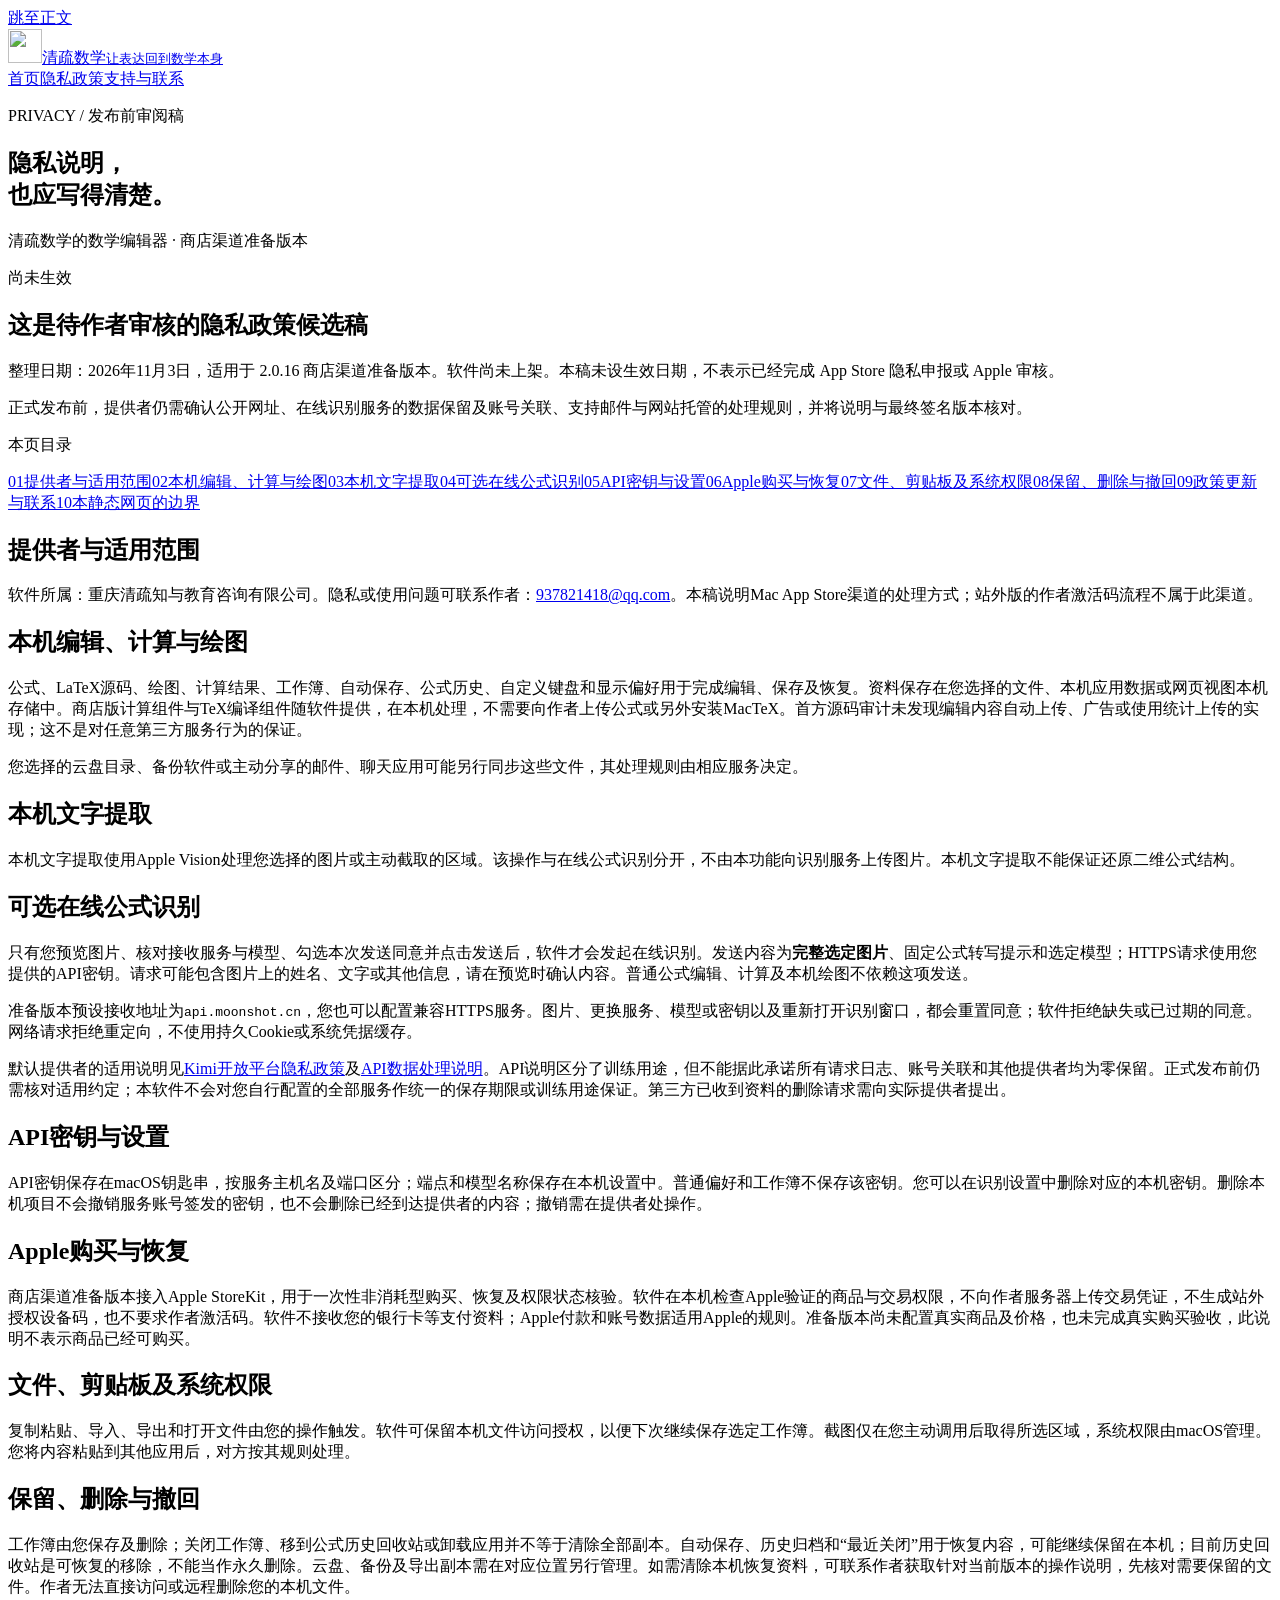
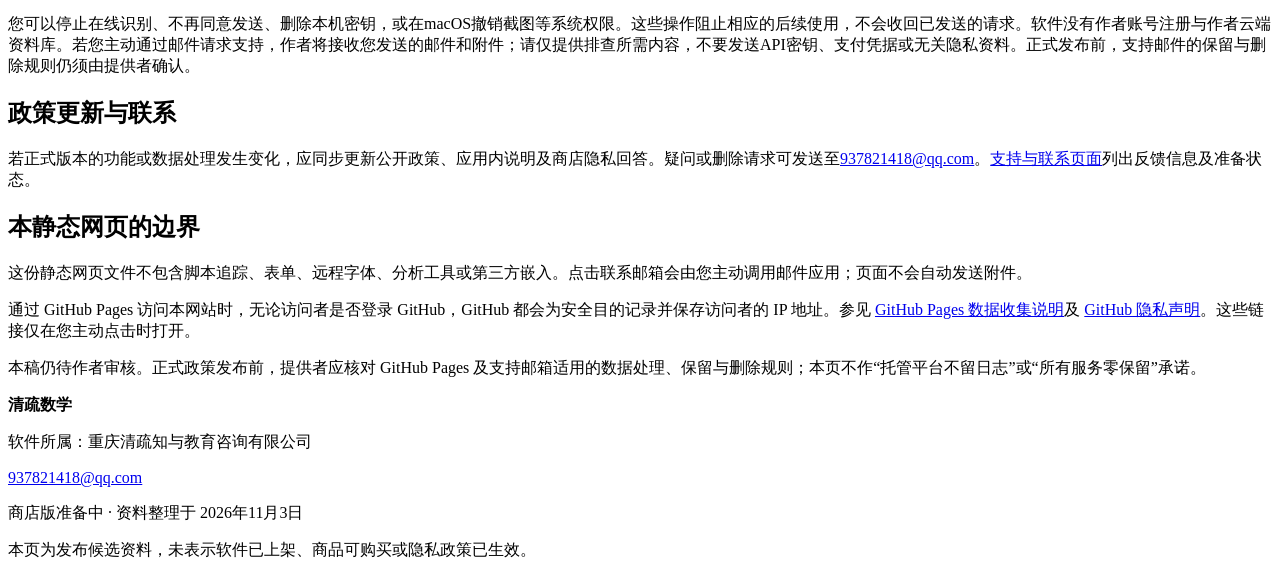
==== privacy.html @ 7deb93f6 "Publish Qingshu Math project documentation" ====
<!doctype html>
<html lang="zh-Hans"><head><meta charset="utf-8"><meta name="viewport" content="width=device-width,initial-scale=1"><meta name="description" content="清疏数学商店准备版本隐私政策候选稿，尚未生效，待提供者确认。"><meta name="robots" content="noindex,nofollow"><meta name="color-scheme" content="light dark"><meta http-equiv="Content-Security-Policy" content="default-src 'none'; style-src 'self'; img-src 'self'; base-uri 'none'; form-action 'none'"><title>隐私政策发布前审阅稿 · 清疏数学</title><link rel="icon" type="image/svg+xml" href="assets/mark.svg"><link rel="stylesheet" href="assets/site.css"></head>
<body><a class="skip-link" href="#main">跳至正文</a><div class="site-shell"><header class="site-header"><a class="brand" href="index.html" aria-label="清疏数学，首页"><img src="assets/mark.svg" width="34" height="34" alt=""><span>清疏数学<small>让表达回到数学本身</small></span></a><nav aria-label="主导航"><a href="index.html">首页</a><a href="privacy.html" aria-current="page">隐私政策</a><a href="support.html">支持与联系</a></nav></header>
<main id="main"><section class="page-heading policy-heading"><p class="eyebrow">PRIVACY / 发布前审阅稿</p><h1>隐私说明，<br>也应写得清楚。</h1><p class="page-lead">清疏数学的数学编辑器 · 商店渠道准备版本</p></section><section class="review-banner" aria-labelledby="review-title"><div class="review-label">尚未生效</div><div><h2 id="review-title">这是待作者审核的隐私政策候选稿</h2><p>整理日期：2026年11月3日，适用于 2.0.16 商店渠道准备版本。软件尚未上架。本稿未设生效日期，不表示已经完成 App Store 隐私申报或 Apple 审核。</p><p>正式发布前，提供者仍需确认公开网址、在线识别服务的数据保留及账号关联、支持邮件与网站托管的处理规则，并将说明与最终签名版本核对。</p></div></section><div class="policy-layout"><aside class="policy-toc"><p class="eyebrow">本页目录</p><nav aria-label="隐私政策目录"><a href="#policy-1"><span>01</span>提供者与适用范围</a><a href="#policy-2"><span>02</span>本机编辑、计算与绘图</a><a href="#policy-3"><span>03</span>本机文字提取</a><a href="#policy-4"><span>04</span>可选在线公式识别</a><a href="#policy-5"><span>05</span>API密钥与设置</a><a href="#policy-6"><span>06</span>Apple购买与恢复</a><a href="#policy-7"><span>07</span>文件、剪贴板及系统权限</a><a href="#policy-8"><span>08</span>保留、删除与撤回</a><a href="#policy-9"><span>09</span>政策更新与联系</a><a href="#site-data"><span>10</span>本静态网页的边界</a></nav></aside><article class="policy-content"><h2 id="policy-1">提供者与适用范围</h2><p>软件所属：重庆清疏知与教育咨询有限公司。隐私或使用问题可联系作者：<a href="mailto:937821418@qq.com">937821418@qq.com</a>。本稿说明Mac App Store渠道的处理方式；站外版的作者激活码流程不属于此渠道。</p>
<h2 id="policy-2">本机编辑、计算与绘图</h2><p>公式、LaTeX源码、绘图、计算结果、工作簿、自动保存、公式历史、自定义键盘和显示偏好用于完成编辑、保存及恢复。资料保存在您选择的文件、本机应用数据或网页视图本机存储中。商店版计算组件与TeX编译组件随软件提供，在本机处理，不需要向作者上传公式或另外安装MacTeX。首方源码审计未发现编辑内容自动上传、广告或使用统计上传的实现；这不是对任意第三方服务行为的保证。</p><p>您选择的云盘目录、备份软件或主动分享的邮件、聊天应用可能另行同步这些文件，其处理规则由相应服务决定。</p>
<h2 id="policy-3">本机文字提取</h2><p>本机文字提取使用Apple Vision处理您选择的图片或主动截取的区域。该操作与在线公式识别分开，不由本功能向识别服务上传图片。本机文字提取不能保证还原二维公式结构。</p>
<h2 id="policy-4">可选在线公式识别</h2><p>只有您预览图片、核对接收服务与模型、勾选本次发送同意并点击发送后，软件才会发起在线识别。发送内容为<strong>完整选定图片</strong>、固定公式转写提示和选定模型；HTTPS请求使用您提供的API密钥。请求可能包含图片上的姓名、文字或其他信息，请在预览时确认内容。普通公式编辑、计算及本机绘图不依赖这项发送。</p><p>准备版本预设接收地址为<code>api.moonshot.cn</code>，您也可以配置兼容HTTPS服务。图片、更换服务、模型或密钥以及重新打开识别窗口，都会重置同意；软件拒绝缺失或已过期的同意。网络请求拒绝重定向，不使用持久Cookie或系统凭据缓存。</p><p>默认提供者的适用说明见<a href="https://platform.kimi.com/docs/agreement/userprivacy">Kimi开放平台隐私政策</a>及<a href="https://www.kimi.com/en/help/kimi-api/api-data-security">API数据处理说明</a>。API说明区分了训练用途，但不能据此承诺所有请求日志、账号关联和其他提供者均为零保留。正式发布前仍需核对适用约定；本软件不会对您自行配置的全部服务作统一的保存期限或训练用途保证。第三方已收到资料的删除请求需向实际提供者提出。</p>
<h2 id="policy-5">API密钥与设置</h2><p>API密钥保存在macOS钥匙串，按服务主机名及端口区分；端点和模型名称保存在本机设置中。普通偏好和工作簿不保存该密钥。您可以在识别设置中删除对应的本机密钥。删除本机项目不会撤销服务账号签发的密钥，也不会删除已经到达提供者的内容；撤销需在提供者处操作。</p>
<h2 id="policy-6">Apple购买与恢复</h2><p>商店渠道准备版本接入Apple StoreKit，用于一次性非消耗型购买、恢复及权限状态核验。软件在本机检查Apple验证的商品与交易权限，不向作者服务器上传交易凭证，不生成站外授权设备码，也不要求作者激活码。软件不接收您的银行卡等支付资料；Apple付款和账号数据适用Apple的规则。准备版本尚未配置真实商品及价格，也未完成真实购买验收，此说明不表示商品已经可购买。</p>
<h2 id="policy-7">文件、剪贴板及系统权限</h2><p>复制粘贴、导入、导出和打开文件由您的操作触发。软件可保留本机文件访问授权，以便下次继续保存选定工作簿。截图仅在您主动调用后取得所选区域，系统权限由macOS管理。您将内容粘贴到其他应用后，对方按其规则处理。</p>
<h2 id="policy-8">保留、删除与撤回</h2><p>工作簿由您保存及删除；关闭工作簿、移到公式历史回收站或卸载应用并不等于清除全部副本。自动保存、历史归档和“最近关闭”用于恢复内容，可能继续保留在本机；目前历史回收站是可恢复的移除，不能当作永久删除。云盘、备份及导出副本需在对应位置另行管理。如需清除本机恢复资料，可联系作者获取针对当前版本的操作说明，先核对需要保留的文件。作者无法直接访问或远程删除您的本机文件。</p><p>您可以停止在线识别、不再同意发送、删除本机密钥，或在macOS撤销截图等系统权限。这些操作阻止相应的后续使用，不会收回已发送的请求。软件没有作者账号注册与作者云端资料库。若您主动通过邮件请求支持，作者将接收您发送的邮件和附件；请仅提供排查所需内容，不要发送API密钥、支付凭据或无关隐私资料。正式发布前，支持邮件的保留与删除规则仍须由提供者确认。</p>
<h2 id="policy-9">政策更新与联系</h2><p>若正式版本的功能或数据处理发生变化，应同步更新公开政策、应用内说明及商店隐私回答。疑问或删除请求可发送至<a href="mailto:937821418@qq.com">937821418@qq.com</a>。<a href="support.html">支持与联系页面</a>列出反馈信息及准备状态。</p>
<h2 id="site-data">本静态网页的边界</h2><p>这份静态网页文件不包含脚本追踪、表单、远程字体、分析工具或第三方嵌入。点击联系邮箱会由您主动调用邮件应用；页面不会自动发送附件。</p><p>通过 GitHub Pages 访问本网站时，无论访问者是否登录 GitHub，GitHub 都会为安全目的记录并保存访问者的 IP 地址。参见 <a href="https://docs.github.com/en/pages/getting-started-with-github-pages/what-is-github-pages#data-collection" rel="external">GitHub Pages 数据收集说明</a>及 <a href="https://docs.github.com/en/site-policy/privacy-policies/github-general-privacy-statement" rel="external">GitHub 隐私声明</a>。这些链接仅在您主动点击时打开。</p><p>本稿仍待作者审核。正式政策发布前，提供者应核对 GitHub Pages 及支持邮箱适用的数据处理、保留与删除规则；本页不作“托管平台不留日志”或“所有服务零保留”承诺。</p></article></div></main>
<footer class="site-footer"><div><strong>清疏数学</strong><p>软件所属：重庆清疏知与教育咨询有限公司</p></div><div><a href="mailto:937821418@qq.com">937821418@qq.com</a><p>商店版准备中 · 资料整理于 2026年11月3日</p></div><p class="footer-note">本页为发布候选资料，未表示软件已上架、商品可购买或隐私政策已生效。</p></footer></div></body></html>
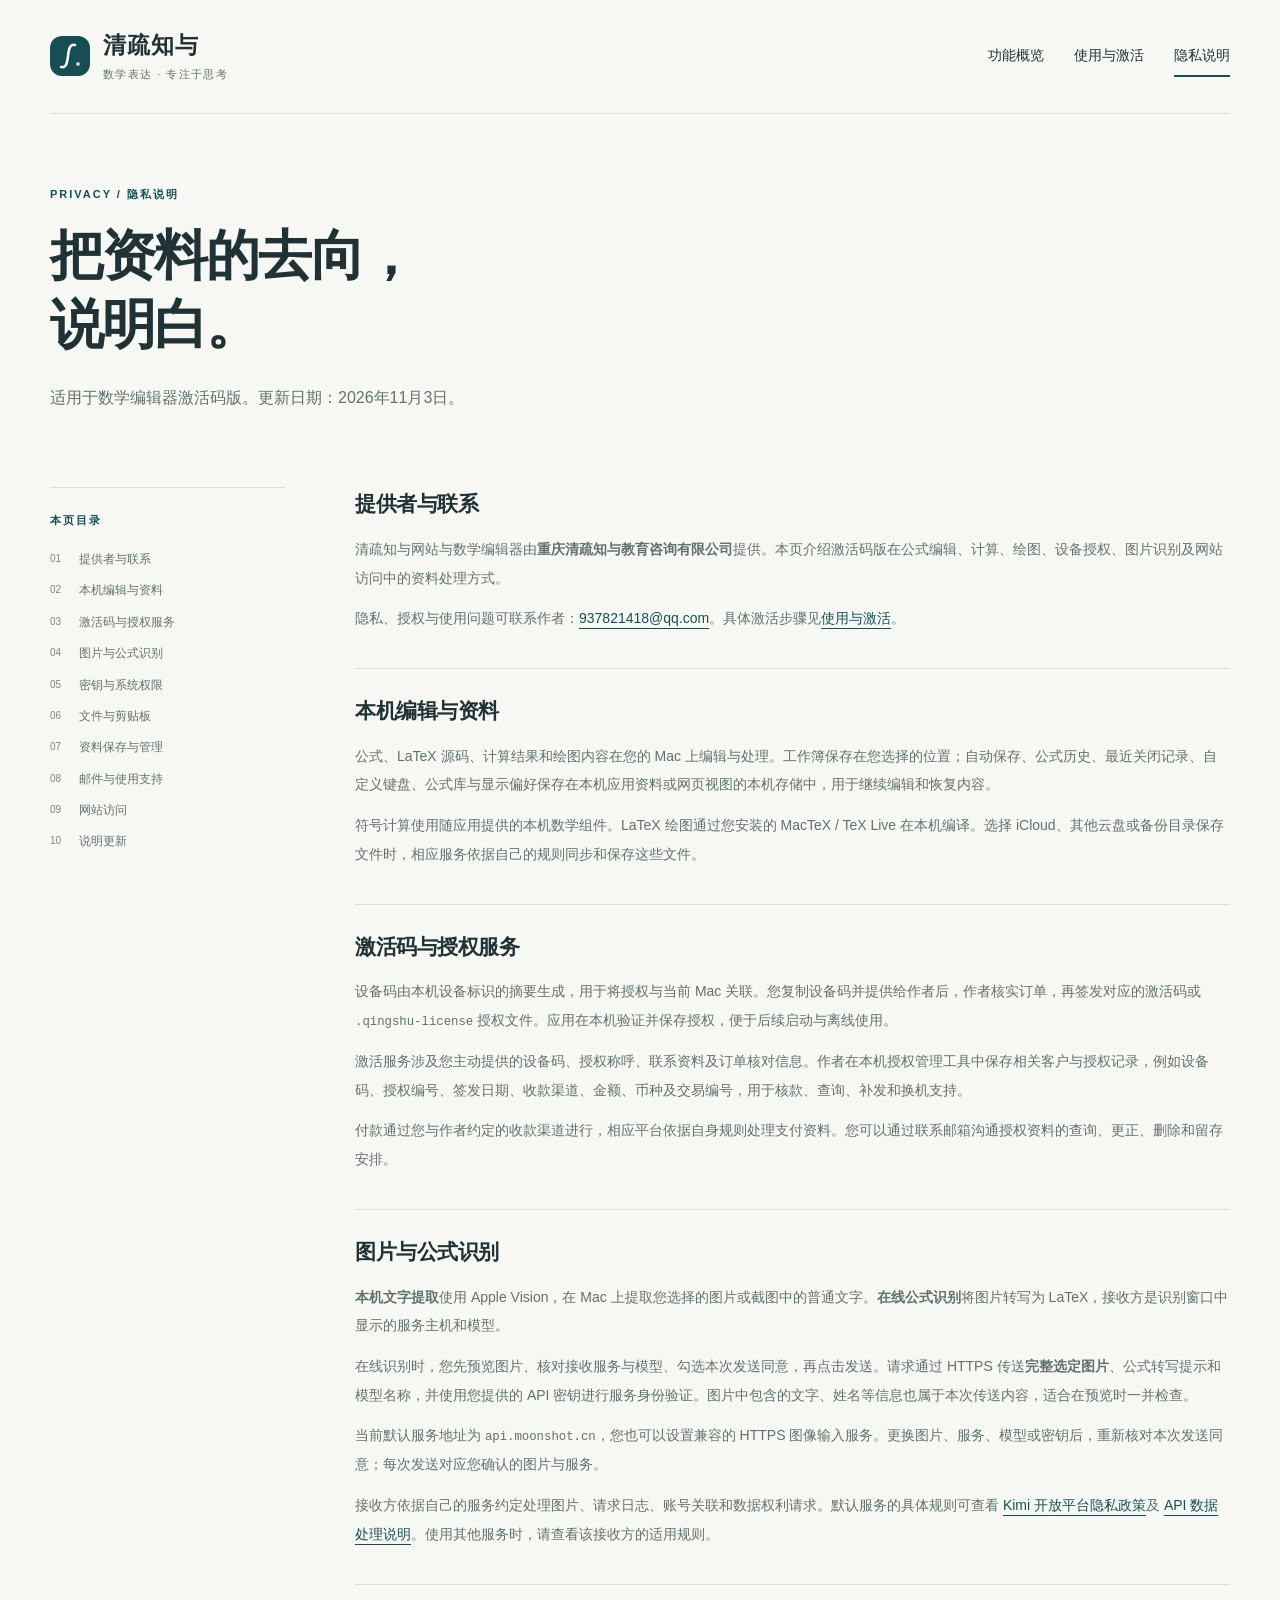
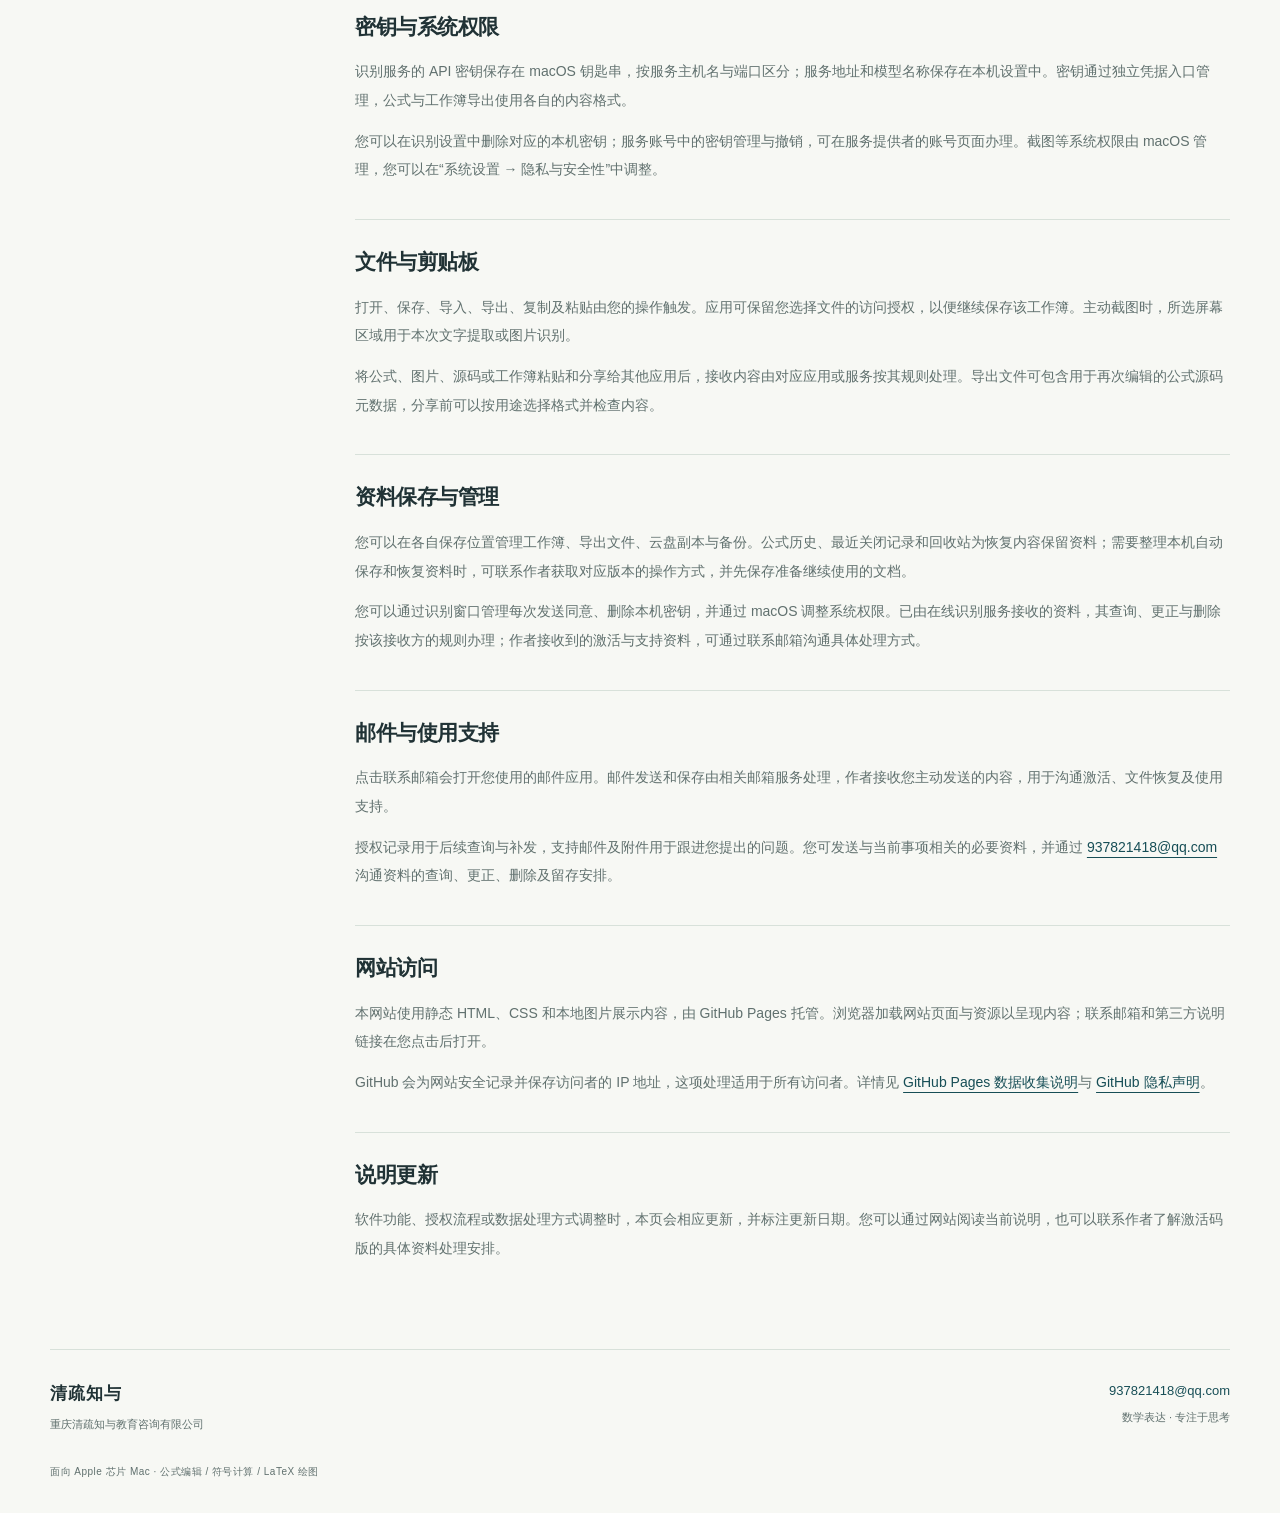
==== commit a5ad8ae1: "Present Qingshu Zhiyu activation-code edition" ====
--- a/privacy.html
+++ b/privacy.html
@@ -1,14 +1,94 @@
 <!doctype html>
-<html lang="zh-Hans"><head><meta charset="utf-8"><meta name="viewport" content="width=device-width,initial-scale=1"><meta name="description" content="清疏数学商店准备版本隐私政策候选稿，尚未生效，待提供者确认。"><meta name="robots" content="noindex,nofollow"><meta name="color-scheme" content="light dark"><meta http-equiv="Content-Security-Policy" content="default-src 'none'; style-src 'self'; img-src 'self'; base-uri 'none'; form-action 'none'"><title>隐私政策发布前审阅稿 · 清疏数学</title><link rel="icon" type="image/svg+xml" href="assets/mark.svg"><link rel="stylesheet" href="assets/site.css"></head>
-<body><a class="skip-link" href="#main">跳至正文</a><div class="site-shell"><header class="site-header"><a class="brand" href="index.html" aria-label="清疏数学，首页"><img src="assets/mark.svg" width="34" height="34" alt=""><span>清疏数学<small>让表达回到数学本身</small></span></a><nav aria-label="主导航"><a href="index.html">首页</a><a href="privacy.html" aria-current="page">隐私政策</a><a href="support.html">支持与联系</a></nav></header>
-<main id="main"><section class="page-heading policy-heading"><p class="eyebrow">PRIVACY / 发布前审阅稿</p><h1>隐私说明，<br>也应写得清楚。</h1><p class="page-lead">清疏数学的数学编辑器 · 商店渠道准备版本</p></section><section class="review-banner" aria-labelledby="review-title"><div class="review-label">尚未生效</div><div><h2 id="review-title">这是待作者审核的隐私政策候选稿</h2><p>整理日期：2026年11月3日，适用于 2.0.16 商店渠道准备版本。软件尚未上架。本稿未设生效日期，不表示已经完成 App Store 隐私申报或 Apple 审核。</p><p>正式发布前，提供者仍需确认公开网址、在线识别服务的数据保留及账号关联、支持邮件与网站托管的处理规则，并将说明与最终签名版本核对。</p></div></section><div class="policy-layout"><aside class="policy-toc"><p class="eyebrow">本页目录</p><nav aria-label="隐私政策目录"><a href="#policy-1"><span>01</span>提供者与适用范围</a><a href="#policy-2"><span>02</span>本机编辑、计算与绘图</a><a href="#policy-3"><span>03</span>本机文字提取</a><a href="#policy-4"><span>04</span>可选在线公式识别</a><a href="#policy-5"><span>05</span>API密钥与设置</a><a href="#policy-6"><span>06</span>Apple购买与恢复</a><a href="#policy-7"><span>07</span>文件、剪贴板及系统权限</a><a href="#policy-8"><span>08</span>保留、删除与撤回</a><a href="#policy-9"><span>09</span>政策更新与联系</a><a href="#site-data"><span>10</span>本静态网页的边界</a></nav></aside><article class="policy-content"><h2 id="policy-1">提供者与适用范围</h2><p>软件所属：重庆清疏知与教育咨询有限公司。隐私或使用问题可联系作者：<a href="mailto:937821418@qq.com">937821418@qq.com</a>。本稿说明Mac App Store渠道的处理方式；站外版的作者激活码流程不属于此渠道。</p>
-<h2 id="policy-2">本机编辑、计算与绘图</h2><p>公式、LaTeX源码、绘图、计算结果、工作簿、自动保存、公式历史、自定义键盘和显示偏好用于完成编辑、保存及恢复。资料保存在您选择的文件、本机应用数据或网页视图本机存储中。商店版计算组件与TeX编译组件随软件提供，在本机处理，不需要向作者上传公式或另外安装MacTeX。首方源码审计未发现编辑内容自动上传、广告或使用统计上传的实现；这不是对任意第三方服务行为的保证。</p><p>您选择的云盘目录、备份软件或主动分享的邮件、聊天应用可能另行同步这些文件，其处理规则由相应服务决定。</p>
-<h2 id="policy-3">本机文字提取</h2><p>本机文字提取使用Apple Vision处理您选择的图片或主动截取的区域。该操作与在线公式识别分开，不由本功能向识别服务上传图片。本机文字提取不能保证还原二维公式结构。</p>
-<h2 id="policy-4">可选在线公式识别</h2><p>只有您预览图片、核对接收服务与模型、勾选本次发送同意并点击发送后，软件才会发起在线识别。发送内容为<strong>完整选定图片</strong>、固定公式转写提示和选定模型；HTTPS请求使用您提供的API密钥。请求可能包含图片上的姓名、文字或其他信息，请在预览时确认内容。普通公式编辑、计算及本机绘图不依赖这项发送。</p><p>准备版本预设接收地址为<code>api.moonshot.cn</code>，您也可以配置兼容HTTPS服务。图片、更换服务、模型或密钥以及重新打开识别窗口，都会重置同意；软件拒绝缺失或已过期的同意。网络请求拒绝重定向，不使用持久Cookie或系统凭据缓存。</p><p>默认提供者的适用说明见<a href="https://platform.kimi.com/docs/agreement/userprivacy">Kimi开放平台隐私政策</a>及<a href="https://www.kimi.com/en/help/kimi-api/api-data-security">API数据处理说明</a>。API说明区分了训练用途，但不能据此承诺所有请求日志、账号关联和其他提供者均为零保留。正式发布前仍需核对适用约定；本软件不会对您自行配置的全部服务作统一的保存期限或训练用途保证。第三方已收到资料的删除请求需向实际提供者提出。</p>
-<h2 id="policy-5">API密钥与设置</h2><p>API密钥保存在macOS钥匙串，按服务主机名及端口区分；端点和模型名称保存在本机设置中。普通偏好和工作簿不保存该密钥。您可以在识别设置中删除对应的本机密钥。删除本机项目不会撤销服务账号签发的密钥，也不会删除已经到达提供者的内容；撤销需在提供者处操作。</p>
-<h2 id="policy-6">Apple购买与恢复</h2><p>商店渠道准备版本接入Apple StoreKit，用于一次性非消耗型购买、恢复及权限状态核验。软件在本机检查Apple验证的商品与交易权限，不向作者服务器上传交易凭证，不生成站外授权设备码，也不要求作者激活码。软件不接收您的银行卡等支付资料；Apple付款和账号数据适用Apple的规则。准备版本尚未配置真实商品及价格，也未完成真实购买验收，此说明不表示商品已经可购买。</p>
-<h2 id="policy-7">文件、剪贴板及系统权限</h2><p>复制粘贴、导入、导出和打开文件由您的操作触发。软件可保留本机文件访问授权，以便下次继续保存选定工作簿。截图仅在您主动调用后取得所选区域，系统权限由macOS管理。您将内容粘贴到其他应用后，对方按其规则处理。</p>
-<h2 id="policy-8">保留、删除与撤回</h2><p>工作簿由您保存及删除；关闭工作簿、移到公式历史回收站或卸载应用并不等于清除全部副本。自动保存、历史归档和“最近关闭”用于恢复内容，可能继续保留在本机；目前历史回收站是可恢复的移除，不能当作永久删除。云盘、备份及导出副本需在对应位置另行管理。如需清除本机恢复资料，可联系作者获取针对当前版本的操作说明，先核对需要保留的文件。作者无法直接访问或远程删除您的本机文件。</p><p>您可以停止在线识别、不再同意发送、删除本机密钥，或在macOS撤销截图等系统权限。这些操作阻止相应的后续使用，不会收回已发送的请求。软件没有作者账号注册与作者云端资料库。若您主动通过邮件请求支持，作者将接收您发送的邮件和附件；请仅提供排查所需内容，不要发送API密钥、支付凭据或无关隐私资料。正式发布前，支持邮件的保留与删除规则仍须由提供者确认。</p>
-<h2 id="policy-9">政策更新与联系</h2><p>若正式版本的功能或数据处理发生变化，应同步更新公开政策、应用内说明及商店隐私回答。疑问或删除请求可发送至<a href="mailto:937821418@qq.com">937821418@qq.com</a>。<a href="support.html">支持与联系页面</a>列出反馈信息及准备状态。</p>
-<h2 id="site-data">本静态网页的边界</h2><p>这份静态网页文件不包含脚本追踪、表单、远程字体、分析工具或第三方嵌入。点击联系邮箱会由您主动调用邮件应用；页面不会自动发送附件。</p><p>通过 GitHub Pages 访问本网站时，无论访问者是否登录 GitHub，GitHub 都会为安全目的记录并保存访问者的 IP 地址。参见 <a href="https://docs.github.com/en/pages/getting-started-with-github-pages/what-is-github-pages#data-collection" rel="external">GitHub Pages 数据收集说明</a>及 <a href="https://docs.github.com/en/site-policy/privacy-policies/github-general-privacy-statement" rel="external">GitHub 隐私声明</a>。这些链接仅在您主动点击时打开。</p><p>本稿仍待作者审核。正式政策发布前，提供者应核对 GitHub Pages 及支持邮箱适用的数据处理、保留与删除规则；本页不作“托管平台不留日志”或“所有服务零保留”承诺。</p></article></div></main>
-<footer class="site-footer"><div><strong>清疏数学</strong><p>软件所属：重庆清疏知与教育咨询有限公司</p></div><div><a href="mailto:937821418@qq.com">937821418@qq.com</a><p>商店版准备中 · 资料整理于 2026年11月3日</p></div><p class="footer-note">本页为发布候选资料，未表示软件已上架、商品可购买或隐私政策已生效。</p></footer></div></body></html>
+<html lang="zh-Hans">
+<head>
+  <meta charset="utf-8">
+  <meta name="viewport" content="width=device-width,initial-scale=1">
+  <meta name="description" content="清疏知与数学编辑器激活码版的隐私说明，介绍本机工作簿、设备授权、可选图片识别、资料管理和网站访问。">
+  <meta name="color-scheme" content="light dark">
+  <meta http-equiv="Content-Security-Policy" content="default-src 'none'; style-src 'self'; img-src 'self'; base-uri 'none'; form-action 'none'">
+  <title>隐私说明 · 清疏知与</title>
+  <link rel="icon" type="image/svg+xml" href="assets/mark.svg">
+  <link rel="stylesheet" href="assets/site.css">
+</head>
+<body>
+<a class="skip-link" href="#main">跳至正文</a>
+<div class="site-shell">
+  <header class="site-header">
+    <a class="brand" href="index.html" aria-label="清疏知与，首页"><img src="assets/mark.svg" width="34" height="34" alt=""><span>清疏知与<small>数学表达 · 专注于思考</small></span></a>
+    <nav aria-label="主导航"><a href="index.html#features">功能概览</a><a href="support.html">使用与激活</a><a href="privacy.html" aria-current="page">隐私说明</a></nav>
+  </header>
+  <main id="main">
+    <section class="page-heading policy-heading">
+      <p class="eyebrow">PRIVACY / 隐私说明</p>
+      <h1>把资料的去向，<br>说明白。</h1>
+      <p class="page-lead">适用于数学编辑器激活码版。更新日期：2026年11月3日。</p>
+    </section>
+    <div class="policy-layout">
+      <aside class="policy-toc">
+        <p class="eyebrow">本页目录</p>
+        <nav aria-label="隐私说明目录">
+          <a href="#provider"><span>01</span>提供者与联系</a>
+          <a href="#local-data"><span>02</span>本机编辑与资料</a>
+          <a href="#activation"><span>03</span>激活码与授权服务</a>
+          <a href="#recognition"><span>04</span>图片与公式识别</a>
+          <a href="#credentials"><span>05</span>密钥与系统权限</a>
+          <a href="#files"><span>06</span>文件与剪贴板</a>
+          <a href="#data-management"><span>07</span>资料保存与管理</a>
+          <a href="#support"><span>08</span>邮件与使用支持</a>
+          <a href="#website"><span>09</span>网站访问</a>
+          <a href="#updates"><span>10</span>说明更新</a>
+        </nav>
+      </aside>
+      <article class="policy-content">
+        <h2 id="provider">提供者与联系</h2>
+        <p>清疏知与网站与数学编辑器由<strong>重庆清疏知与教育咨询有限公司</strong>提供。本页介绍激活码版在公式编辑、计算、绘图、设备授权、图片识别及网站访问中的资料处理方式。</p>
+        <p>隐私、授权与使用问题可联系作者：<a href="mailto:937821418@qq.com">937821418@qq.com</a>。具体激活步骤见<a href="support.html#activation">使用与激活</a>。</p>
+
+        <h2 id="local-data">本机编辑与资料</h2>
+        <p>公式、LaTeX 源码、计算结果和绘图内容在您的 Mac 上编辑与处理。工作簿保存在您选择的位置；自动保存、公式历史、最近关闭记录、自定义键盘、公式库与显示偏好保存在本机应用资料或网页视图的本机存储中，用于继续编辑和恢复内容。</p>
+        <p>符号计算使用随应用提供的本机数学组件。LaTeX 绘图通过您安装的 MacTeX / TeX Live 在本机编译。选择 iCloud、其他云盘或备份目录保存文件时，相应服务依据自己的规则同步和保存这些文件。</p>
+
+        <h2 id="activation">激活码与授权服务</h2>
+        <p>设备码由本机设备标识的摘要生成，用于将授权与当前 Mac 关联。您复制设备码并提供给作者后，作者核实订单，再签发对应的激活码或 <code>.qingshu-license</code> 授权文件。应用在本机验证并保存授权，便于后续启动与离线使用。</p>
+        <p>激活服务涉及您主动提供的设备码、授权称呼、联系资料及订单核对信息。作者在本机授权管理工具中保存相关客户与授权记录，例如设备码、授权编号、签发日期、收款渠道、金额、币种及交易编号，用于核款、查询、补发和换机支持。</p>
+        <p>付款通过您与作者约定的收款渠道进行，相应平台依据自身规则处理支付资料。您可以通过联系邮箱沟通授权资料的查询、更正、删除和留存安排。</p>
+
+        <h2 id="recognition">图片与公式识别</h2>
+        <p><strong>本机文字提取</strong>使用 Apple Vision，在 Mac 上提取您选择的图片或截图中的普通文字。<strong>在线公式识别</strong>将图片转写为 LaTeX，接收方是识别窗口中显示的服务主机和模型。</p>
+        <p>在线识别时，您先预览图片、核对接收服务与模型、勾选本次发送同意，再点击发送。请求通过 HTTPS 传送<strong>完整选定图片</strong>、公式转写提示和模型名称，并使用您提供的 API 密钥进行服务身份验证。图片中包含的文字、姓名等信息也属于本次传送内容，适合在预览时一并检查。</p>
+        <p>当前默认服务地址为 <code>api.moonshot.cn</code>，您也可以设置兼容的 HTTPS 图像输入服务。更换图片、服务、模型或密钥后，重新核对本次发送同意；每次发送对应您确认的图片与服务。</p>
+        <p>接收方依据自己的服务约定处理图片、请求日志、账号关联和数据权利请求。默认服务的具体规则可查看 <a href="https://platform.kimi.com/docs/agreement/userprivacy" rel="external">Kimi 开放平台隐私政策</a>及 <a href="https://www.kimi.com/en/help/kimi-api/api-data-security" rel="external">API 数据处理说明</a>。使用其他服务时，请查看该接收方的适用规则。</p>
+
+        <h2 id="credentials">密钥与系统权限</h2>
+        <p>识别服务的 API 密钥保存在 macOS 钥匙串，按服务主机名与端口区分；服务地址和模型名称保存在本机设置中。密钥通过独立凭据入口管理，公式与工作簿导出使用各自的内容格式。</p>
+        <p>您可以在识别设置中删除对应的本机密钥；服务账号中的密钥管理与撤销，可在服务提供者的账号页面办理。截图等系统权限由 macOS 管理，您可以在“系统设置 → 隐私与安全性”中调整。</p>
+
+        <h2 id="files">文件与剪贴板</h2>
+        <p>打开、保存、导入、导出、复制及粘贴由您的操作触发。应用可保留您选择文件的访问授权，以便继续保存该工作簿。主动截图时，所选屏幕区域用于本次文字提取或图片识别。</p>
+        <p>将公式、图片、源码或工作簿粘贴和分享给其他应用后，接收内容由对应应用或服务按其规则处理。导出文件可包含用于再次编辑的公式源码元数据，分享前可以按用途选择格式并检查内容。</p>
+
+        <h2 id="data-management">资料保存与管理</h2>
+        <p>您可以在各自保存位置管理工作簿、导出文件、云盘副本与备份。公式历史、最近关闭记录和回收站为恢复内容保留资料；需要整理本机自动保存和恢复资料时，可联系作者获取对应版本的操作方式，并先保存准备继续使用的文档。</p>
+        <p>您可以通过识别窗口管理每次发送同意、删除本机密钥，并通过 macOS 调整系统权限。已由在线识别服务接收的资料，其查询、更正与删除按该接收方的规则办理；作者接收到的激活与支持资料，可通过联系邮箱沟通具体处理方式。</p>
+
+        <h2 id="support">邮件与使用支持</h2>
+        <p>点击联系邮箱会打开您使用的邮件应用。邮件发送和保存由相关邮箱服务处理，作者接收您主动发送的内容，用于沟通激活、文件恢复及使用支持。</p>
+        <p>授权记录用于后续查询与补发，支持邮件及附件用于跟进您提出的问题。您可发送与当前事项相关的必要资料，并通过 <a href="mailto:937821418@qq.com">937821418@qq.com</a>沟通资料的查询、更正、删除及留存安排。</p>
+
+        <h2 id="website">网站访问</h2>
+        <p>本网站使用静态 HTML、CSS 和本地图片展示内容，由 GitHub Pages 托管。浏览器加载网站页面与资源以呈现内容；联系邮箱和第三方说明链接在您点击后打开。</p>
+        <p>GitHub 会为网站安全记录并保存访问者的 IP 地址，这项处理适用于所有访问者。详情见 <a href="https://docs.github.com/en/pages/getting-started-with-github-pages/what-is-github-pages#data-collection" rel="external">GitHub Pages 数据收集说明</a>与 <a href="https://docs.github.com/en/site-policy/privacy-policies/github-general-privacy-statement" rel="external">GitHub 隐私声明</a>。</p>
+
+        <h2 id="updates">说明更新</h2>
+        <p>软件功能、授权流程或数据处理方式调整时，本页会相应更新，并标注更新日期。您可以通过网站阅读当前说明，也可以联系作者了解激活码版的具体资料处理安排。</p>
+      </article>
+    </div>
+  </main>
+  <footer class="site-footer">
+    <div><strong>清疏知与</strong><p>重庆清疏知与教育咨询有限公司</p></div>
+    <div><a href="mailto:937821418@qq.com">937821418@qq.com</a><p>数学表达 · 专注于思考</p></div>
+    <p class="footer-note">面向 Apple 芯片 Mac · 公式编辑 / 符号计算 / LaTeX 绘图</p>
+  </footer>
+</div>
+</body>
+</html>
--- a/assets/site.css
+++ b/assets/site.css
@@ -0,0 +1,182 @@
+@charset "UTF-8";
+:root{color-scheme:light dark;--bg:#f7f8f4;--surface:#fff;--surface-soft:#eef2ec;--text:#203235;--muted:#61716f;--accent:#174e56;--accent-hover:#0d3b42;--line:#d8e1da;--hint:#788b79;--dark-band:#17464d;--dark-text:#f4f8f1;--shadow:0 24px 70px rgba(27,58,50,.09);--radius:22px}
+*{box-sizing:border-box}
+html{scroll-behavior:smooth;scroll-padding-top:26px}
+body{margin:0;background:var(--bg);color:var(--text);font-family:-apple-system,BlinkMacSystemFont,"PingFang SC","Hiragino Sans GB","Microsoft YaHei",sans-serif;-webkit-font-smoothing:antialiased;font-size:16px;line-height:1.85}
+a{color:inherit;text-decoration:none;text-underline-offset:5px}
+a:hover{color:var(--accent)}
+img{max-width:100%}
+button,input,select,textarea{font:inherit}
+:focus-visible{outline:3px solid #4b979b;outline-offset:5px;border-radius:5px}
+::selection{background:#cbe3d6;color:#173a3d}
+.site-shell{width:min(1180px,calc(100% - 80px));margin-inline:auto}
+.skip-link{position:absolute;top:-80px;left:24px;z-index:10;background:var(--accent);color:#fff;padding:8px 16px;border-radius:8px}
+.skip-link:focus{top:16px}
+.site-header{display:flex;align-items:center;justify-content:space-between;gap:30px;padding:30px 0;border-bottom:1px solid var(--line)}
+.brand{display:inline-flex;align-items:center;gap:13px;flex-shrink:0}
+.brand img{width:40px;height:40px}
+.brand>span{font-size:23px;line-height:1.35;font-weight:650;letter-spacing:.05em}
+.brand small{display:block;font-size:11px;line-height:1.5;font-weight:450;letter-spacing:.13em;color:var(--muted);margin-top:5px}
+.site-header nav{display:flex;gap:30px;align-items:center;font-size:14px;white-space:nowrap}
+.site-header nav a{padding:8px 0;position:relative}
+.site-header nav a[aria-current=page]::after{content:"";position:absolute;left:0;right:0;bottom:0;height:2px;background:var(--accent)}
+.site-header nav a:hover{text-decoration:underline}
+h1,h2,h3,p,figure{margin:0}
+h1,h2{font-family:"Songti SC","STSong","Noto Serif CJK SC",serif;font-weight:600;letter-spacing:-.035em}
+h1{font-size:64px;line-height:1.18}
+h2{font-size:44px;line-height:1.35}
+h3{font-size:19px;line-height:1.55;font-weight:620}
+p{color:var(--muted)}
+.eyebrow{font-size:11px;line-height:1.5;letter-spacing:.18em;font-weight:600;color:var(--accent);margin-bottom:20px}
+.hero{padding:76px 0 0}
+.hero-intro{display:grid;grid-template-columns:1.15fr 1fr;gap:75px;align-items:end}
+.hero h1 span{color:var(--accent)}
+.hero-side{padding-bottom:3px}
+.hero-description{font-size:17px;line-height:1.95;max-width:450px}
+.status-dot{display:inline-block;width:6px;height:6px;vertical-align:2px;margin-right:8px;border-radius:50%;background:var(--hint)}
+.button-row{display:flex;align-items:center;gap:26px;flex-wrap:wrap;margin-top:27px}
+.button{display:inline-flex;align-items:center;justify-content:center;gap:30px;min-height:49px;padding:13px 23px;border:1px solid transparent;border-radius:10px;font-size:14px;font-weight:600;line-height:1.5;transition:background .15s,color .15s,border-color .15s}
+.button span,.text-link span{font-size:17px}
+.button.primary{background:var(--accent);color:#fff}
+.button.primary:hover{background:var(--accent-hover)}
+.button.secondary{border-color:var(--line);background:var(--surface)}
+.button.secondary:hover{border-color:var(--accent)}
+.button.light{background:#f4f8f0;color:#17464d}
+.button.light:hover{background:#dceadf}
+.text-link{display:inline-flex;align-items:center;gap:15px;color:var(--accent);font-size:14px;font-weight:550}
+.text-link:hover{text-decoration:underline}
+.platform-note{font-size:11px;line-height:1.6;letter-spacing:.03em;margin-top:24px}
+.platform-note span{margin:0 7px}
+.product-shot{margin-top:46px}
+.screen-link{display:block;line-height:0;border:1px solid var(--line);border-radius:18px;overflow:hidden;background:var(--surface);box-shadow:var(--shadow)}
+.product-shot img{display:block;width:100%;height:auto}
+.product-shot figcaption{display:flex;align-items:center;justify-content:space-between;gap:18px;margin-top:14px;color:var(--muted);font-size:11px;line-height:1.6;letter-spacing:.04em}
+.product-shot figcaption>span{display:inline-flex;align-items:center;gap:9px}
+.product-shot figcaption a:hover{text-decoration:underline}
+.tiny-rule{display:inline-block;width:23px;height:1px;background:var(--accent);flex-shrink:0}
+.capability-strip{display:grid;grid-template-columns:repeat(3,1fr);margin-top:35px;border-top:1px solid var(--line);border-bottom:1px solid var(--line)}
+.capability-strip a{display:grid;grid-template-columns:28px 1fr 20px;gap:2px 10px;padding:25px 28px 25px 0;position:relative}
+.capability-strip a+a{padding-left:27px;border-left:1px solid var(--line)}
+.capability-strip span{font-size:10px;color:var(--hint);padding-top:3px;grid-row:1/3}
+.capability-strip strong{font-size:16px;line-height:1.7;font-weight:600}
+.capability-strip small{font-size:11px;color:var(--muted)}
+.capability-strip b{grid-column:3;grid-row:1/3;align-self:center;font-size:19px;font-weight:400}
+.feature-section{padding-top:98px}
+.section-heading{max-width:730px;margin-bottom:56px}
+.section-heading>p:last-child{margin-top:17px;font-size:16px;line-height:1.95;max-width:650px}
+.feature-block{display:grid;grid-template-columns:1fr 2fr;gap:70px;padding-top:39px;border-top:1px solid var(--line)}
+.feature-intro h3{font-family:"Songti SC","STSong",serif;font-size:31px;line-height:1.45;letter-spacing:-.03em;font-weight:600}
+.feature-intro p:not(.eyebrow){font-size:14px;line-height:1.95;margin-top:18px}
+.command-strip{display:flex;gap:7px;flex-wrap:wrap;margin-top:25px}
+.command-strip code{font-size:12px;background:var(--surface-soft);padding:4px 9px;border-radius:5px;color:var(--accent)}
+code{font-family:"SFMono-Regular",Consolas,"Liberation Mono",monospace;font-size:.88em;overflow-wrap:anywhere}
+.feature-list{display:grid;grid-template-columns:1fr 1fr;gap:35px 38px;margin:0}
+.feature-list dt{font-size:16px;line-height:1.65;font-weight:600;margin-bottom:10px}
+.feature-list dd{margin:0;font-size:13px;line-height:1.95;color:var(--muted)}
+.calculation-section{display:grid;grid-template-columns:1fr 1.55fr;gap:77px;margin-top:99px;padding:49px 48px;background:var(--surface-soft);border-radius:var(--radius)}
+.calculation-intro h2{font-size:35px;line-height:1.4}
+.calculation-intro>p:not(.eyebrow){font-size:14px;line-height:1.95;margin-top:19px}
+.keyboard-hint{display:flex;align-items:center;gap:5px;margin-top:25px}
+kbd{font-family:inherit;display:inline-block;font-size:12px;border:1px solid var(--line);background:var(--surface);padding:0 6px;border-radius:4px;color:var(--text);line-height:1.9}
+.keyboard-hint span{font-size:11px;color:var(--muted);margin-left:7px}
+.calculation-groups{display:grid;grid-template-columns:1fr 1fr;gap:30px 32px}
+.calculation-groups h3{font-size:16px;margin:8px 0}
+.calculation-groups p{font-size:13px;line-height:1.95}
+.group-symbol{font-size:28px;line-height:1;color:var(--accent);font-family:Georgia,"Times New Roman",serif}
+.drawing-section{padding-top:97px}
+.drawing-grid{display:grid;grid-template-columns:repeat(4,1fr);gap:30px;border-top:1px solid var(--line);padding-top:33px}
+.detail-number{display:block;font-size:10px;color:var(--hint);letter-spacing:.12em;margin-bottom:13px}
+.drawing-grid h3{font-size:16px;margin-bottom:12px}
+.drawing-grid p{font-size:13px;line-height:1.95}
+.environment-note{display:flex;gap:21px;align-items:center;margin-top:38px;border:1px solid var(--line);border-radius:12px;padding:25px 27px;background:var(--surface)}
+.environment-note .note-mark{font-size:23px;font-family:Georgia,serif;color:var(--accent);flex-shrink:0}
+.environment-note h3{font-size:14px}
+.environment-note p{font-size:12px;line-height:1.9;margin-top:4px;max-width:700px}
+.environment-note .text-link{margin-left:auto;flex-shrink:0;font-size:12px}
+.activation-band{display:grid;grid-template-columns:1.2fr 1fr;gap:80px;margin-top:96px;padding:52px 54px;background:var(--dark-band);border-radius:var(--radius);color:var(--dark-text)}
+.activation-band .eyebrow{color:#c2d8cb}
+.activation-intro h2{font-size:35px;line-height:1.45}
+.activation-intro p:not(.eyebrow){color:#d0e0d9;font-size:14px;line-height:1.95;margin-top:19px;max-width:420px}
+.activation-intro .button{margin-top:25px}
+.activation-steps{list-style:none;padding:0;margin:0;align-self:center}
+.activation-steps li{display:flex;align-items:start;gap:20px;padding:20px 0;border-bottom:1px solid #ffffff2b}
+.activation-steps li:first-child{padding-top:0}
+.activation-steps li:last-child{border-bottom:0;padding-bottom:0}
+.activation-steps li>span{font-size:11px;line-height:2.2;color:#a8c8b6;letter-spacing:.12em}
+.activation-steps h3{font-size:15px;font-weight:550}
+.activation-steps p{font-size:12px;line-height:1.9;color:#d0e0d9;margin-top:6px}
+.bottom-callout{display:flex;align-items:center;justify-content:space-between;gap:35px;padding:95px 0}
+.bottom-callout h2{font-size:39px}
+.bottom-callout p:not(.eyebrow){margin-top:18px;font-size:14px}
+.bottom-callout>.button{flex-shrink:0}
+.site-footer{display:grid;grid-template-columns:1fr auto;gap:24px 40px;padding:29px 0 32px;border-top:1px solid var(--line);font-size:11px;line-height:1.8;color:var(--muted)}
+.site-footer strong{display:block;font-size:17px;color:var(--text);font-weight:600;margin-bottom:6px;letter-spacing:.06em}
+.site-footer>div:nth-child(2){text-align:right}
+.site-footer>div:nth-child(2)>a{display:block;color:var(--accent);font-size:13px;margin-bottom:6px}
+.site-footer a:hover{text-decoration:underline}
+.site-footer .footer-note{grid-column:1/-1;font-size:10px;letter-spacing:.05em;padding-top:4px}
+.page-heading{padding:72px 0 57px;max-width:850px}
+.page-heading h1{font-size:54px;line-height:1.28}
+.page-lead{font-size:16px;line-height:1.95;margin-top:22px;max-width:680px}
+.support-layout{display:grid;grid-template-columns:290px 1fr;gap:80px;align-items:start;padding-bottom:20px}
+.contact-card{position:sticky;top:28px;border:1px solid var(--line);padding:28px 25px;border-radius:14px;background:var(--surface)}
+.contact-card h2{font-size:26px;margin-bottom:16px}
+.email-link{display:block;overflow-wrap:anywhere;color:var(--accent);font-weight:550;font-size:18px;line-height:1.5;margin-bottom:20px}
+.contact-card>p:not(.eyebrow){font-size:12px;line-height:1.95;margin:13px 0}
+.contact-card .text-link{font-size:12px;margin-top:10px}
+.contact-divider{height:1px;background:var(--line);margin:28px 0 23px}
+.contact-card .contact-divider+.eyebrow{margin-bottom:14px}
+.support-toc{display:grid;gap:8px}
+.support-toc a{font-size:12px;color:var(--muted)}
+.support-toc a:hover{color:var(--accent);text-decoration:underline}
+.support-content{min-width:0}
+.content-section{padding:36px 0;border-top:1px solid var(--line)}
+.content-section.first-section{padding-top:0;border-top:0}
+.content-section .eyebrow{margin-bottom:15px}
+.content-section h2{font-family:inherit;font-size:23px;line-height:1.6;letter-spacing:-.02em;margin-bottom:20px;font-weight:600}
+.content-section p{font-size:14px;line-height:2;margin:15px 0}
+.numbered-list{list-style:none;counter-reset:steps;margin:26px 0 30px;padding:0}
+.numbered-list li{position:relative;padding:0 0 21px 37px;counter-increment:steps}
+.numbered-list li::before{content:counter(steps,decimal-leading-zero);position:absolute;left:0;top:1px;color:var(--hint);font-size:11px;letter-spacing:.09em}
+.numbered-list li:last-child{padding-bottom:0}
+.numbered-list strong{display:block;font-size:14px;font-weight:600;line-height:1.8}
+.numbered-list span{display:block;font-size:13px;color:var(--muted);line-height:1.95;margin-top:5px}
+details{border-top:1px solid var(--line);padding:0;margin:0}
+details:last-of-type{border-bottom:1px solid var(--line)}
+summary{position:relative;cursor:pointer;list-style:none;font-size:14px;font-weight:550;line-height:1.8;padding:18px 30px 18px 0}
+summary::-webkit-details-marker{display:none}
+summary::after{content:"+";position:absolute;right:3px;top:16px;font-size:20px;font-weight:350;color:var(--muted)}
+details[open]>summary::after{content:"−"}
+details>div{padding:0 25px 16px 0}
+details>div>p{font-size:13px;margin:0 0 12px}
+details>div>p:last-child{margin-bottom:0}
+.requirements-grid{display:grid;grid-template-columns:1fr 1fr;gap:18px;margin:23px 0}
+.requirements-grid>div{background:var(--surface-soft);padding:18px 20px;border-radius:9px}
+.requirements-grid span{display:block;font-size:11px;color:var(--muted);margin-bottom:6px}
+.requirements-grid strong{display:block;font-size:16px;font-weight:550}
+.requirements-grid p{font-size:11px;margin:6px 0 0}
+.support-callout{padding-top:60px}
+.fine-print,.quiet-note{font-size:12px;line-height:1.9;color:var(--muted)}
+.policy-heading{padding-bottom:39px}
+.policy-layout{display:grid;grid-template-columns:235px 1fr;gap:70px;margin-top:35px;margin-bottom:74px;align-items:start}
+.policy-toc{position:sticky;top:28px;border-top:1px solid var(--line);padding-top:24px}
+.policy-toc nav{display:grid;gap:11px}
+.policy-toc nav a{display:flex;gap:11px;font-size:12px;line-height:1.7;color:var(--muted)}
+.policy-toc nav a:hover{color:var(--accent)}
+.policy-toc nav span{font-size:10px;color:var(--hint);min-width:18px;padding-top:1px}
+.policy-content{min-width:0}
+.policy-content h2{font-family:inherit;font-size:21px;line-height:1.65;letter-spacing:-.02em;margin:35px 0 13px;padding-top:25px;border-top:1px solid var(--line);font-weight:600}
+.policy-content h2:first-child{margin-top:0;padding-top:0;border-top:0}
+.policy-content p{font-size:14px;line-height:2.05;margin:12px 0}
+.policy-content a{color:var(--accent);text-decoration:underline;overflow-wrap:anywhere}
+.policy-content ul{padding-left:20px;color:var(--muted);font-size:14px;line-height:2}
+.review-banner{display:flex;align-items:start;gap:24px;padding:25px 29px;border:1px solid var(--line);border-radius:12px;background:var(--surface-soft)}
+.review-label{font-size:11px;line-height:1.7;letter-spacing:.04em;color:var(--accent);padding:4px 10px;border:1px solid var(--line);border-radius:5px;white-space:nowrap}
+.review-banner h2{font-family:inherit;font-size:16px;font-weight:600;letter-spacing:0;line-height:1.8}
+.review-banner p{font-size:12px;line-height:1.95;margin-top:8px}
+@media(min-width:1500px){.site-shell{width:min(1260px,calc(100% - 120px))}.hero h1{font-size:70px}.hero-intro{gap:100px}}
+@media(max-width:1050px){.site-shell{width:calc(100% - 56px)}.hero-intro{gap:44px}h1{font-size:54px}.hero-description{font-size:15px}.feature-block{gap:43px}.calculation-section{gap:40px;padding:38px 33px}.activation-band{gap:44px;padding:42px 36px}.drawing-grid{grid-template-columns:1fr 1fr;gap:33px 38px}.support-layout{grid-template-columns:245px 1fr;gap:40px}.policy-layout{grid-template-columns:205px 1fr;gap:40px}.site-header nav{gap:24px}}
+@media(max-width:760px){.site-shell{width:calc(100% - 40px)}.site-header{padding:23px 0;gap:24px;align-items:start}.brand img{width:34px;height:34px}.brand>span{font-size:20px}.brand small{font-size:9px;letter-spacing:.08em}.site-header nav{gap:18px;font-size:11px;padding-top:5px}.hero{padding-top:48px}.hero-intro{grid-template-columns:1fr;gap:24px}.hero h1{font-size:52px;max-width:580px}.hero-side{max-width:580px}.hero-description{font-size:15px;max-width:100%}.platform-note{margin-top:22px}.product-shot{margin-top:30px}.screen-link{border-radius:11px}.product-shot figcaption{font-size:10px}.product-shot figcaption>span{gap:6px}.tiny-rule{width:17px}.capability-strip{margin-top:27px}.capability-strip a{grid-template-columns:20px 1fr;padding:18px 14px 18px 0;gap:3px 5px}.capability-strip a+a{padding-left:14px}.capability-strip strong{font-size:14px}.capability-strip small{font-size:10px;line-height:1.7}.capability-strip b{display:none}.feature-section{padding-top:65px}.section-heading{margin-bottom:35px}h2{font-size:36px}.section-heading>p:last-child{font-size:14px;margin-top:15px}.feature-block{grid-template-columns:1fr;gap:30px;padding-top:29px}.feature-intro h3{font-size:29px}.feature-intro p:not(.eyebrow){max-width:560px}.command-strip{margin-top:19px}.feature-list{gap:28px 27px}.feature-list dt{font-size:15px}.feature-list dd{font-size:13px}.calculation-section{grid-template-columns:1fr;gap:33px;margin-top:65px;padding:31px 28px}.calculation-intro h2{font-size:31px}.calculation-intro>p:not(.eyebrow){max-width:560px}.keyboard-hint{margin-top:20px}.calculation-groups{gap:26px 27px}.drawing-section{padding-top:65px}.drawing-grid{gap:30px 27px;padding-top:26px}.environment-note{flex-wrap:wrap;align-items:start;padding:22px;gap:10px 17px}.environment-note>div{flex:1;min-width:160px}.environment-note .text-link{margin:8px 0 0 52px}.activation-band{grid-template-columns:1fr;gap:35px;margin-top:65px;padding:34px 30px}.activation-intro h2{font-size:31px}.activation-intro p:not(.eyebrow){max-width:560px}.activation-steps li{padding:18px 0}.bottom-callout{padding:65px 0;gap:27px}.bottom-callout h2{font-size:31px}.bottom-callout p:not(.eyebrow){font-size:13px}.button{font-size:13px;padding:12px 20px;gap:21px}.site-footer{gap:20px 25px}.page-heading{padding:50px 0 38px}.page-heading h1{font-size:43px}.page-lead{font-size:15px;margin-top:20px}.support-layout{grid-template-columns:1fr;gap:35px}.contact-card{position:static;display:grid;grid-template-columns:1fr 1fr;column-gap:28px;padding:25px}.contact-card .eyebrow:first-child,.contact-card h2,.contact-card .email-link{grid-column:1/-1}.contact-card h2{font-size:24px}.contact-card .contact-divider,.contact-card .contact-divider+.eyebrow,.contact-card .support-toc{display:none}.contact-card p:not(.eyebrow){font-size:12px;margin-top:0}.contact-card .text-link{align-self:start}.contact-card .fine-print{grid-column:1/-1}.content-section{padding:30px 0}.content-section h2{font-size:22px}.content-section p{font-size:14px}.policy-layout{grid-template-columns:1fr;gap:31px;margin-bottom:50px}.policy-toc{position:static;padding-top:21px}.policy-toc nav{grid-template-columns:1fr 1fr;gap:10px 22px}.policy-toc .eyebrow{margin-bottom:15px}.review-banner{gap:16px;padding:22px;flex-direction:column}.policy-content h2{font-size:20px}.policy-content p{font-size:14px}.support-callout{padding-top:40px}}
+@media(max-width:520px){.site-header{flex-direction:column;gap:20px}.site-header nav{width:100%;justify-content:space-between;gap:12px;font-size:12px;padding-top:0}.brand small{font-size:10px}.hero{padding-top:39px}.hero h1{font-size:43px}.hero-intro{gap:23px}.hero-description{font-size:14px;line-height:1.95}.eyebrow{font-size:10px;letter-spacing:.13em;margin-bottom:16px}.button-row{gap:20px;margin-top:22px}.platform-note{font-size:10px;line-height:1.9}.platform-note span{margin:0 4px}.product-shot{margin-top:25px}.product-shot figcaption{gap:8px;font-size:9px;align-items:start}.product-shot figcaption>span{max-width:75%}.product-shot figcaption a{white-space:nowrap}.capability-strip{margin-top:25px}.capability-strip a{grid-template-columns:1fr;padding:16px 10px 16px 0;gap:4px}.capability-strip a+a{padding-left:11px}.capability-strip span{grid-row:auto;padding:0;font-size:9px}.capability-strip strong{font-size:13px}.capability-strip small{font-size:9px}.feature-section{padding-top:54px}.section-heading{margin-bottom:30px}h2{font-size:31px}.feature-intro h3{font-size:27px}.feature-list{grid-template-columns:1fr;gap:25px}.feature-list dt{font-size:15px;margin-bottom:7px}.feature-list dd{font-size:13px}.calculation-section{margin-top:53px;padding:26px 22px;border-radius:15px;gap:29px}.calculation-intro h2{font-size:28px}.calculation-intro>p:not(.eyebrow){font-size:13px}.calculation-groups{grid-template-columns:1fr;gap:22px}.calculation-groups article{display:grid;grid-template-columns:29px 1fr;gap:5px 13px}.group-symbol{grid-row:1/3;font-size:25px;padding-top:5px}.calculation-groups h3{margin:0;font-size:15px}.calculation-groups p{grid-column:2;font-size:13px}.drawing-section{padding-top:54px}.drawing-grid{grid-template-columns:1fr;gap:27px}.drawing-grid h3{font-size:16px;margin-bottom:8px}.detail-number{margin-bottom:9px}.environment-note{display:grid;grid-template-columns:30px minmax(0,1fr);padding:20px;gap:13px}.environment-note>div{min-width:0}.environment-note .note-mark{font-size:20px}.environment-note .text-link{grid-column:2;margin-left:0;justify-self:start}.activation-band{margin-top:54px;padding:29px 23px;gap:30px;border-radius:15px}.activation-intro h2{font-size:28px}.activation-intro p:not(.eyebrow){font-size:13px}.activation-steps li{gap:16px}.bottom-callout{align-items:start;flex-direction:column;padding:55px 0;gap:24px}.bottom-callout h2{font-size:29px}.bottom-callout p:not(.eyebrow){font-size:13px;margin-top:13px}.site-footer{grid-template-columns:1fr;gap:20px;padding-top:26px}.site-footer>div:nth-child(2){text-align:left}.site-footer .footer-note{font-size:9px;line-height:1.9}.page-heading{padding:41px 0 33px}.page-heading h1{font-size:36px}.page-lead{font-size:14px;line-height:1.95}.contact-card{display:block;padding:23px 22px}.contact-card .email-link{font-size:21px;line-height:1.6;margin-bottom:16px}.contact-card p:not(.eyebrow){margin:11px 0}.contact-card .text-link{margin-top:8px}.content-section .eyebrow{margin-bottom:12px}.content-section h2{font-size:21px;margin-bottom:17px}.content-section p{font-size:13px}.numbered-list{margin:24px 0}.numbered-list li{padding-left:30px}.numbered-list strong{font-size:13px}.numbered-list span{font-size:12px;line-height:2}.requirements-grid{grid-template-columns:1fr;gap:12px;margin:21px 0}.requirements-grid>div{padding:17px 18px}.requirements-grid strong{font-size:16px}.requirements-grid p{font-size:11px}.policy-layout{gap:27px}.policy-toc nav{gap:11px 16px}.policy-toc nav a{font-size:11px;gap:7px}.policy-content h2{font-size:19px;margin-top:29px;padding-top:22px}.policy-content p{font-size:13px;line-height:2}.policy-content ul{font-size:13px}.review-banner{padding:20px}.review-banner h2{font-size:15px}.review-banner p{font-size:12px}.review-label{font-size:10px}.support-callout{padding-top:35px}}
+@media(prefers-color-scheme:dark){:root{--bg:#172426;--surface:#1d3032;--surface-soft:#203638;--text:#e5eee7;--muted:#acbeb8;--accent:#bad6c5;--accent-hover:#d5e8da;--line:#38504f;--hint:#95b49f;--dark-band:#254d52;--dark-text:#f2f7ef;--shadow:0 22px 60px #07131440}.button.primary{background:#bad6c5;color:#173c40}.button.primary:hover{background:#d5e8da}.button.secondary{background:var(--surface)}.button.light{background:#dfeddf}.activation-band .eyebrow{color:#cce1cf}.activation-intro p:not(.eyebrow),.activation-steps p{color:#d8e7df}.activation-steps li>span{color:#bbd7c1}.screen-link{background:#fff;border-color:#4d6864}.brand img{border-radius:12px}.command-strip code{color:#c3dfcd}.review-label{background:#2c4443}::selection{background:#45665a;color:#f3f8f1}}
+@media(prefers-reduced-motion:reduce){html{scroll-behavior:auto}*{transition:none!important}}
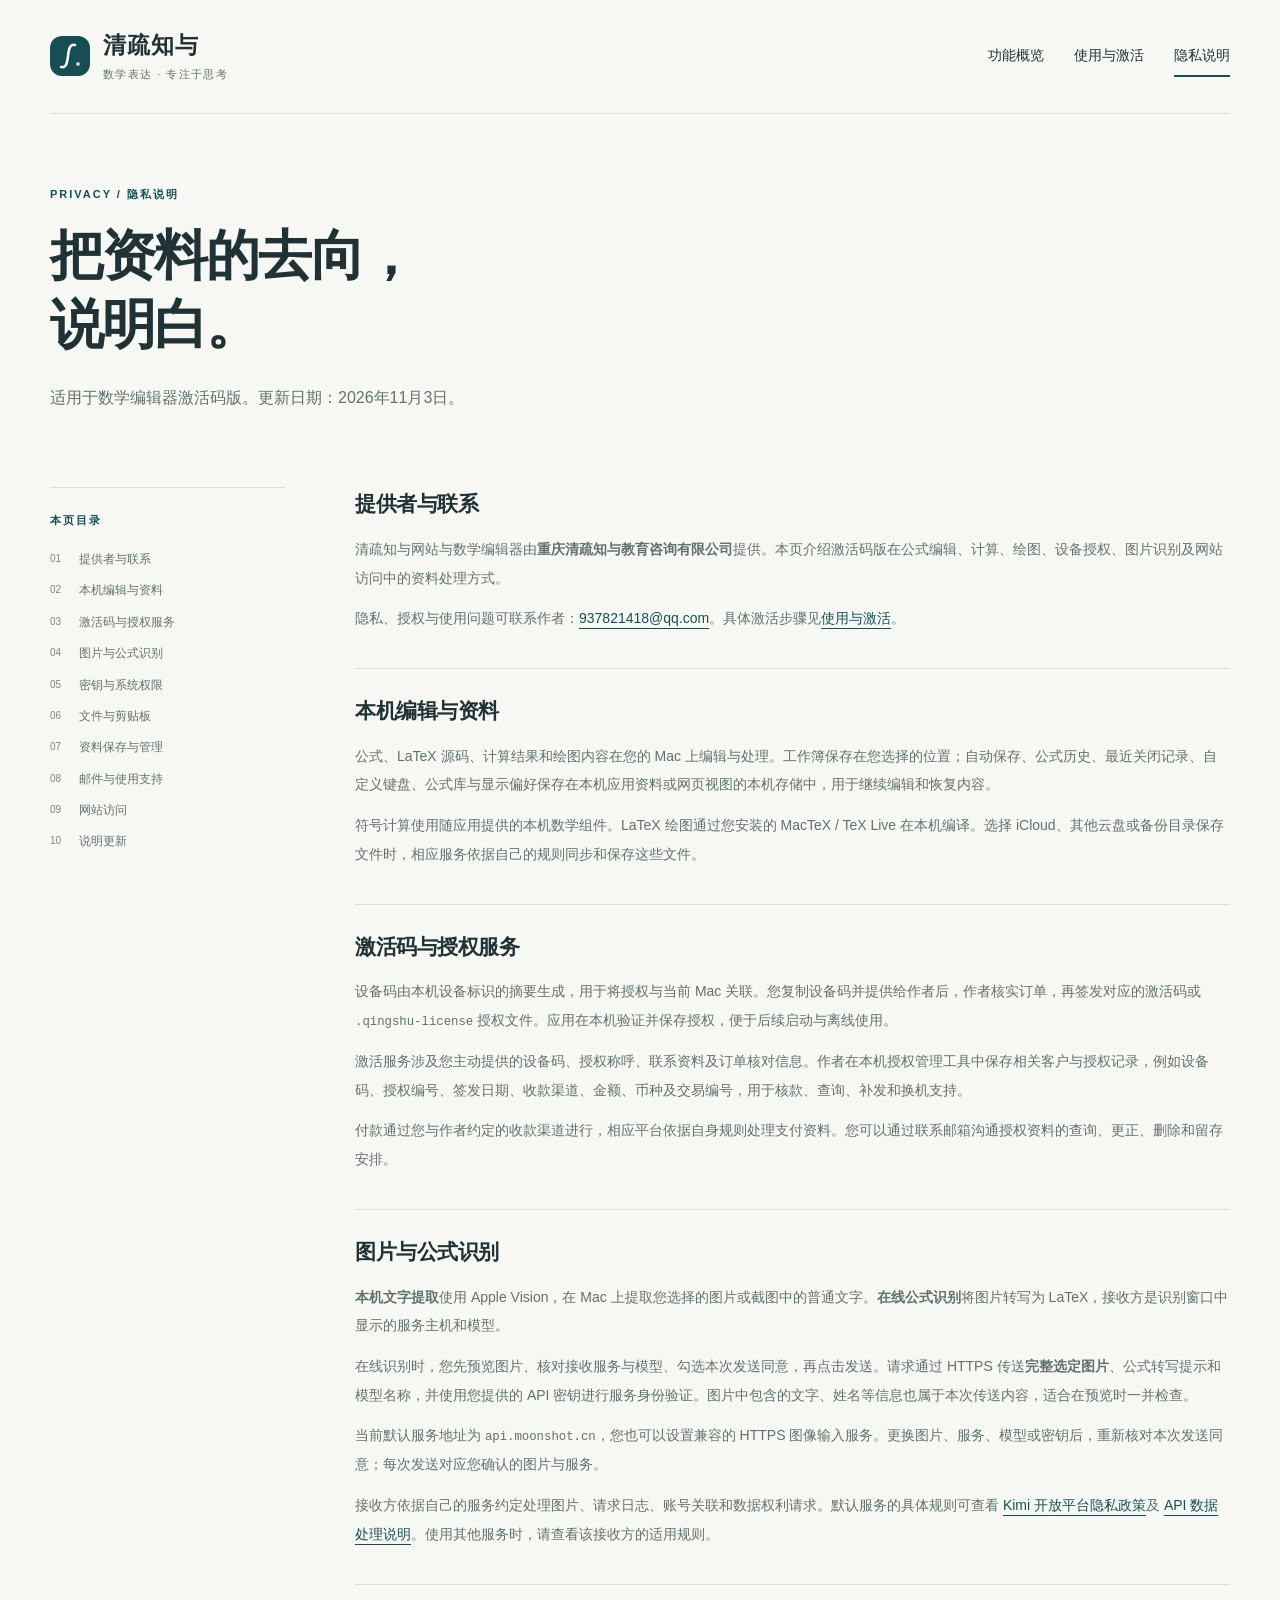
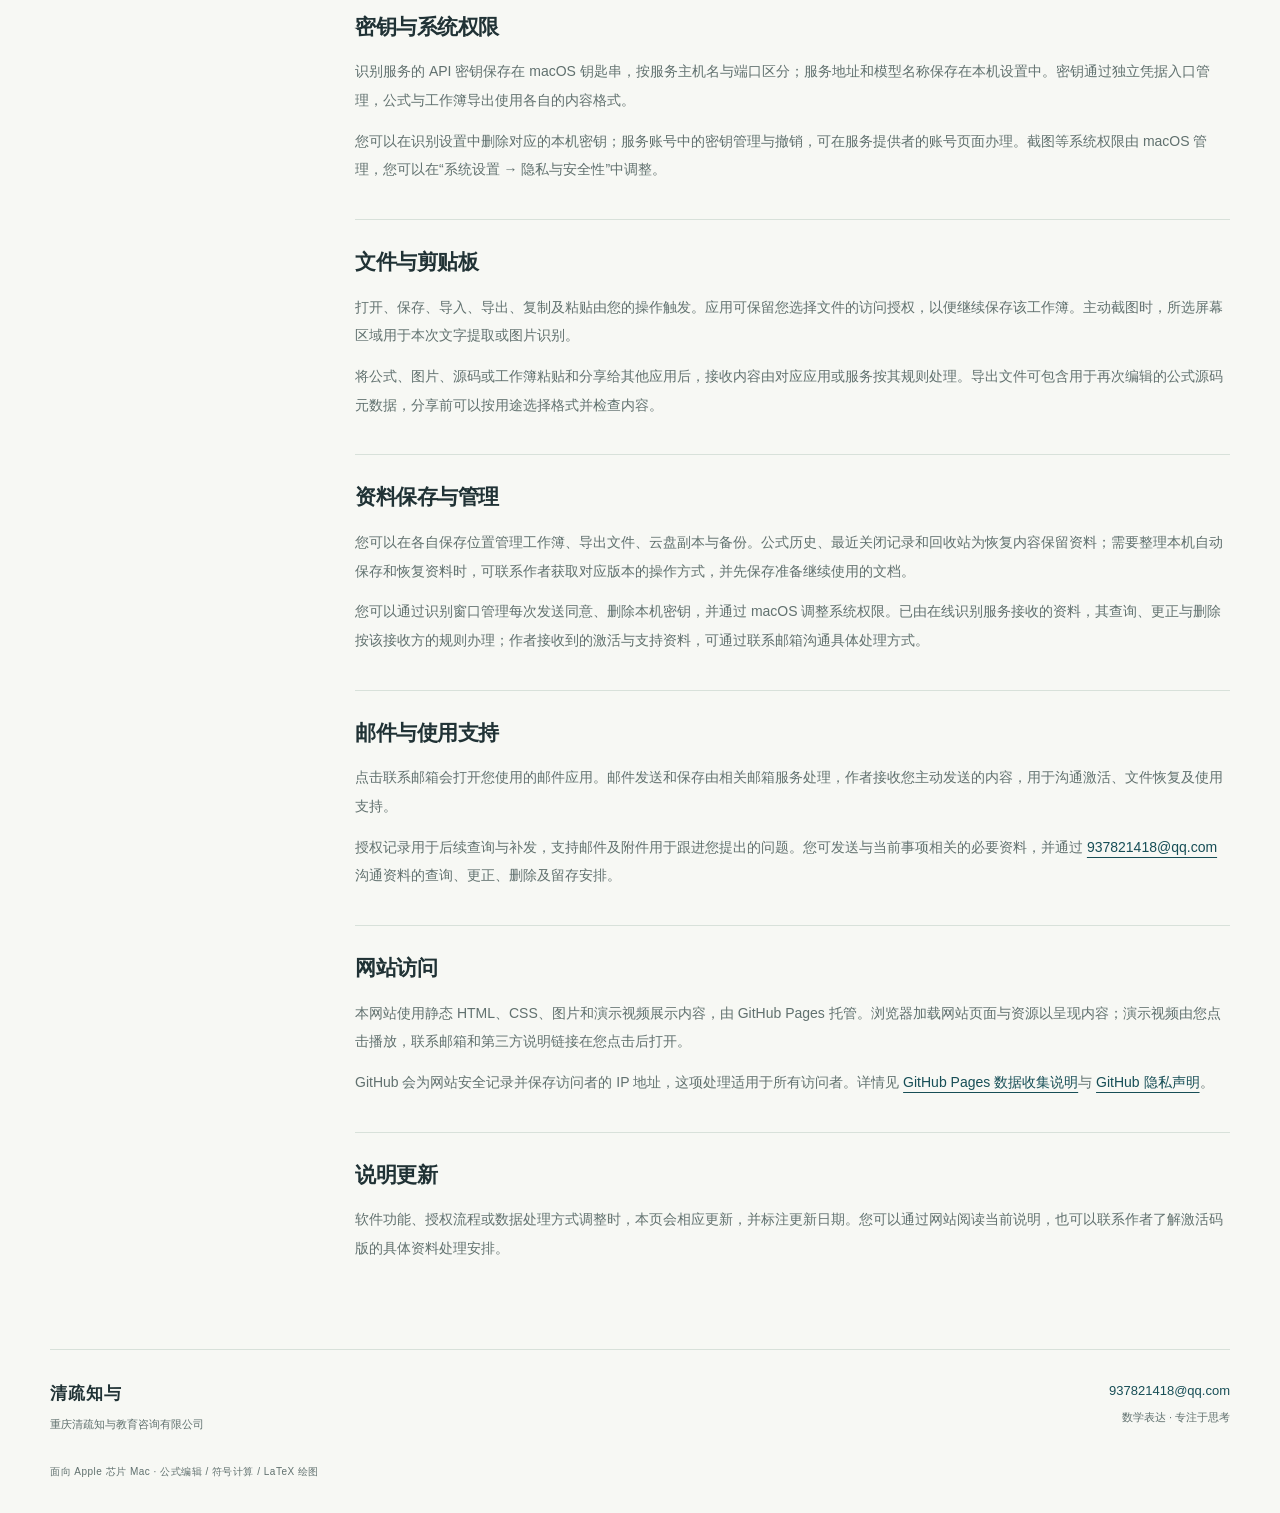
==== commit 48ca61bb: "Feature snake lemma drawing demonstration" ====
--- a/privacy.html
+++ b/privacy.html
@@ -76,7 +76,7 @@
         <p>授权记录用于后续查询与补发，支持邮件及附件用于跟进您提出的问题。您可发送与当前事项相关的必要资料，并通过 <a href="mailto:937821418@qq.com">937821418@qq.com</a>沟通资料的查询、更正、删除及留存安排。</p>
 
         <h2 id="website">网站访问</h2>
-        <p>本网站使用静态 HTML、CSS 和本地图片展示内容，由 GitHub Pages 托管。浏览器加载网站页面与资源以呈现内容；联系邮箱和第三方说明链接在您点击后打开。</p>
+        <p>本网站使用静态 HTML、CSS、图片和演示视频展示内容，由 GitHub Pages 托管。浏览器加载网站页面与资源以呈现内容；演示视频由您点击播放，联系邮箱和第三方说明链接在您点击后打开。</p>
         <p>GitHub 会为网站安全记录并保存访问者的 IP 地址，这项处理适用于所有访问者。详情见 <a href="https://docs.github.com/en/pages/getting-started-with-github-pages/what-is-github-pages#data-collection" rel="external">GitHub Pages 数据收集说明</a>与 <a href="https://docs.github.com/en/site-policy/privacy-policies/github-general-privacy-statement" rel="external">GitHub 隐私声明</a>。</p>
 
         <h2 id="updates">说明更新</h2>
--- a/assets/site.css
+++ b/assets/site.css
@@ -88,6 +88,16 @@
 .detail-number{display:block;font-size:10px;color:var(--hint);letter-spacing:.12em;margin-bottom:13px}
 .drawing-grid h3{font-size:16px;margin-bottom:12px}
 .drawing-grid p{font-size:13px;line-height:1.95}
+.drawing-demo{margin-top:42px}
+.demo-heading{display:flex;align-items:end;justify-content:space-between;gap:28px;margin-bottom:20px}
+.demo-heading .eyebrow{margin-bottom:9px}
+.demo-heading h3{font-size:22px;line-height:1.55;font-weight:600;letter-spacing:-.02em}
+.demo-heading>p{font-size:13px;line-height:1.95;max-width:360px}
+.drawing-demo video{display:block;width:100%;height:auto;max-height:82vh;object-fit:contain;background:#102124;border:1px solid var(--line);border-radius:16px;box-shadow:var(--shadow)}
+.drawing-demo video:fullscreen{width:100vw;height:100vh;max-height:none;border:0;border-radius:0;box-shadow:none}
+.drawing-demo video:-webkit-full-screen{width:100vw;height:100vh;max-height:none;border:0;border-radius:0;box-shadow:none}
+.drawing-demo figcaption{display:flex;justify-content:space-between;align-items:start;gap:20px;margin-top:14px;font-size:11px;line-height:1.8;color:var(--muted)}
+.drawing-demo figcaption>span:first-child{display:inline-flex;align-items:center;gap:9px}
 .environment-note{display:flex;gap:21px;align-items:center;margin-top:38px;border:1px solid var(--line);border-radius:12px;padding:25px 27px;background:var(--surface)}
 .environment-note .note-mark{font-size:23px;font-family:Georgia,serif;color:var(--accent);flex-shrink:0}
 .environment-note h3{font-size:14px}
@@ -180,3 +190,6 @@
 @media(max-width:520px){.site-header{flex-direction:column;gap:20px}.site-header nav{width:100%;justify-content:space-between;gap:12px;font-size:12px;padding-top:0}.brand small{font-size:10px}.hero{padding-top:39px}.hero h1{font-size:43px}.hero-intro{gap:23px}.hero-description{font-size:14px;line-height:1.95}.eyebrow{font-size:10px;letter-spacing:.13em;margin-bottom:16px}.button-row{gap:20px;margin-top:22px}.platform-note{font-size:10px;line-height:1.9}.platform-note span{margin:0 4px}.product-shot{margin-top:25px}.product-shot figcaption{gap:8px;font-size:9px;align-items:start}.product-shot figcaption>span{max-width:75%}.product-shot figcaption a{white-space:nowrap}.capability-strip{margin-top:25px}.capability-strip a{grid-template-columns:1fr;padding:16px 10px 16px 0;gap:4px}.capability-strip a+a{padding-left:11px}.capability-strip span{grid-row:auto;padding:0;font-size:9px}.capability-strip strong{font-size:13px}.capability-strip small{font-size:9px}.feature-section{padding-top:54px}.section-heading{margin-bottom:30px}h2{font-size:31px}.feature-intro h3{font-size:27px}.feature-list{grid-template-columns:1fr;gap:25px}.feature-list dt{font-size:15px;margin-bottom:7px}.feature-list dd{font-size:13px}.calculation-section{margin-top:53px;padding:26px 22px;border-radius:15px;gap:29px}.calculation-intro h2{font-size:28px}.calculation-intro>p:not(.eyebrow){font-size:13px}.calculation-groups{grid-template-columns:1fr;gap:22px}.calculation-groups article{display:grid;grid-template-columns:29px 1fr;gap:5px 13px}.group-symbol{grid-row:1/3;font-size:25px;padding-top:5px}.calculation-groups h3{margin:0;font-size:15px}.calculation-groups p{grid-column:2;font-size:13px}.drawing-section{padding-top:54px}.drawing-grid{grid-template-columns:1fr;gap:27px}.drawing-grid h3{font-size:16px;margin-bottom:8px}.detail-number{margin-bottom:9px}.environment-note{display:grid;grid-template-columns:30px minmax(0,1fr);padding:20px;gap:13px}.environment-note>div{min-width:0}.environment-note .note-mark{font-size:20px}.environment-note .text-link{grid-column:2;margin-left:0;justify-self:start}.activation-band{margin-top:54px;padding:29px 23px;gap:30px;border-radius:15px}.activation-intro h2{font-size:28px}.activation-intro p:not(.eyebrow){font-size:13px}.activation-steps li{gap:16px}.bottom-callout{align-items:start;flex-direction:column;padding:55px 0;gap:24px}.bottom-callout h2{font-size:29px}.bottom-callout p:not(.eyebrow){font-size:13px;margin-top:13px}.site-footer{grid-template-columns:1fr;gap:20px;padding-top:26px}.site-footer>div:nth-child(2){text-align:left}.site-footer .footer-note{font-size:9px;line-height:1.9}.page-heading{padding:41px 0 33px}.page-heading h1{font-size:36px}.page-lead{font-size:14px;line-height:1.95}.contact-card{display:block;padding:23px 22px}.contact-card .email-link{font-size:21px;line-height:1.6;margin-bottom:16px}.contact-card p:not(.eyebrow){margin:11px 0}.contact-card .text-link{margin-top:8px}.content-section .eyebrow{margin-bottom:12px}.content-section h2{font-size:21px;margin-bottom:17px}.content-section p{font-size:13px}.numbered-list{margin:24px 0}.numbered-list li{padding-left:30px}.numbered-list strong{font-size:13px}.numbered-list span{font-size:12px;line-height:2}.requirements-grid{grid-template-columns:1fr;gap:12px;margin:21px 0}.requirements-grid>div{padding:17px 18px}.requirements-grid strong{font-size:16px}.requirements-grid p{font-size:11px}.policy-layout{gap:27px}.policy-toc nav{gap:11px 16px}.policy-toc nav a{font-size:11px;gap:7px}.policy-content h2{font-size:19px;margin-top:29px;padding-top:22px}.policy-content p{font-size:13px;line-height:2}.policy-content ul{font-size:13px}.review-banner{padding:20px}.review-banner h2{font-size:15px}.review-banner p{font-size:12px}.review-label{font-size:10px}.support-callout{padding-top:35px}}
 @media(prefers-color-scheme:dark){:root{--bg:#172426;--surface:#1d3032;--surface-soft:#203638;--text:#e5eee7;--muted:#acbeb8;--accent:#bad6c5;--accent-hover:#d5e8da;--line:#38504f;--hint:#95b49f;--dark-band:#254d52;--dark-text:#f2f7ef;--shadow:0 22px 60px #07131440}.button.primary{background:#bad6c5;color:#173c40}.button.primary:hover{background:#d5e8da}.button.secondary{background:var(--surface)}.button.light{background:#dfeddf}.activation-band .eyebrow{color:#cce1cf}.activation-intro p:not(.eyebrow),.activation-steps p{color:#d8e7df}.activation-steps li>span{color:#bbd7c1}.screen-link{background:#fff;border-color:#4d6864}.brand img{border-radius:12px}.command-strip code{color:#c3dfcd}.review-label{background:#2c4443}::selection{background:#45665a;color:#f3f8f1}}
 @media(prefers-reduced-motion:reduce){html{scroll-behavior:auto}*{transition:none!important}}
+
+@media(max-width:760px){.drawing-demo{margin-top:34px}.demo-heading{align-items:start;gap:13px;flex-direction:column;margin-bottom:17px}.demo-heading h3{font-size:20px}.demo-heading>p{max-width:100%}.drawing-demo video{border-radius:11px}.drawing-demo figcaption{font-size:10px;gap:12px}}
+@media(max-width:520px){.drawing-demo{margin-top:30px}.demo-heading h3{font-size:19px}.demo-heading>p{font-size:12px}.drawing-demo figcaption{flex-direction:column;gap:4px;font-size:10px}.drawing-demo figcaption>span:first-child{gap:7px}.drawing-demo figcaption>span+span{padding-left:24px}}
